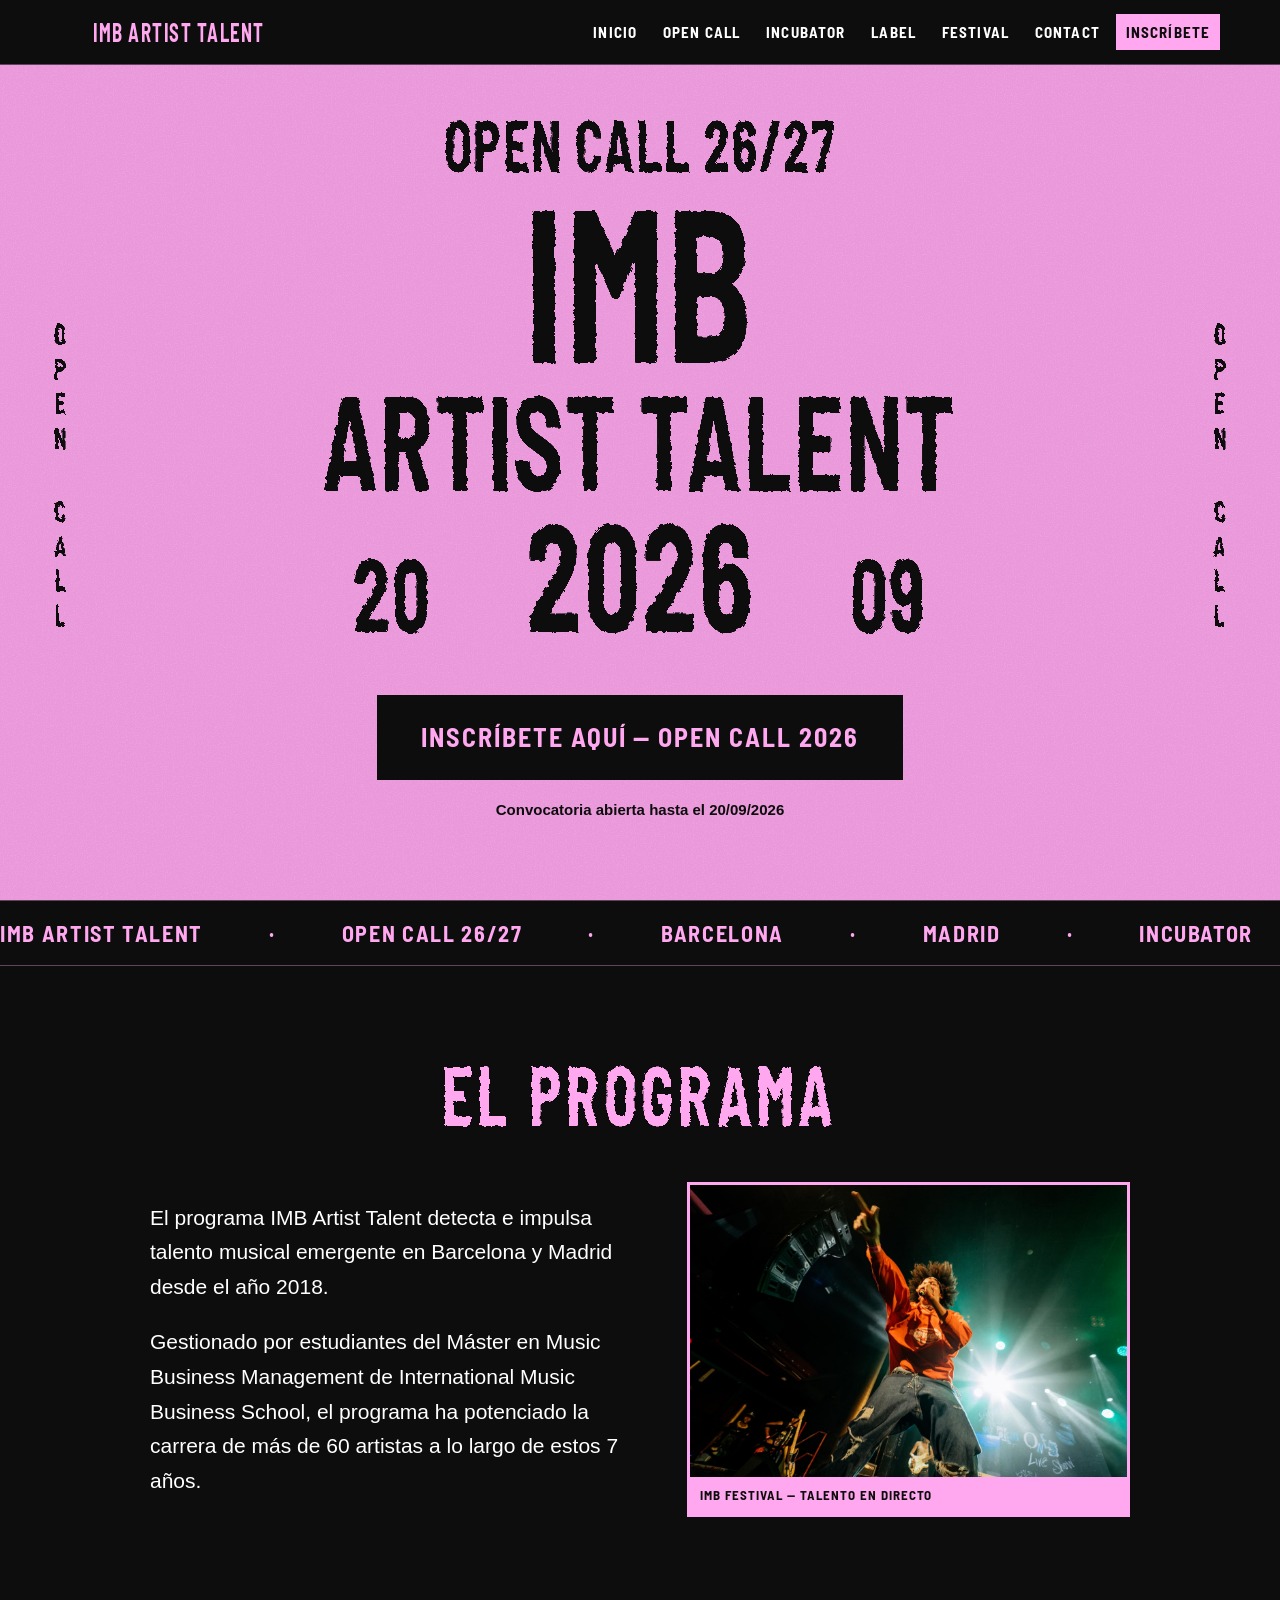
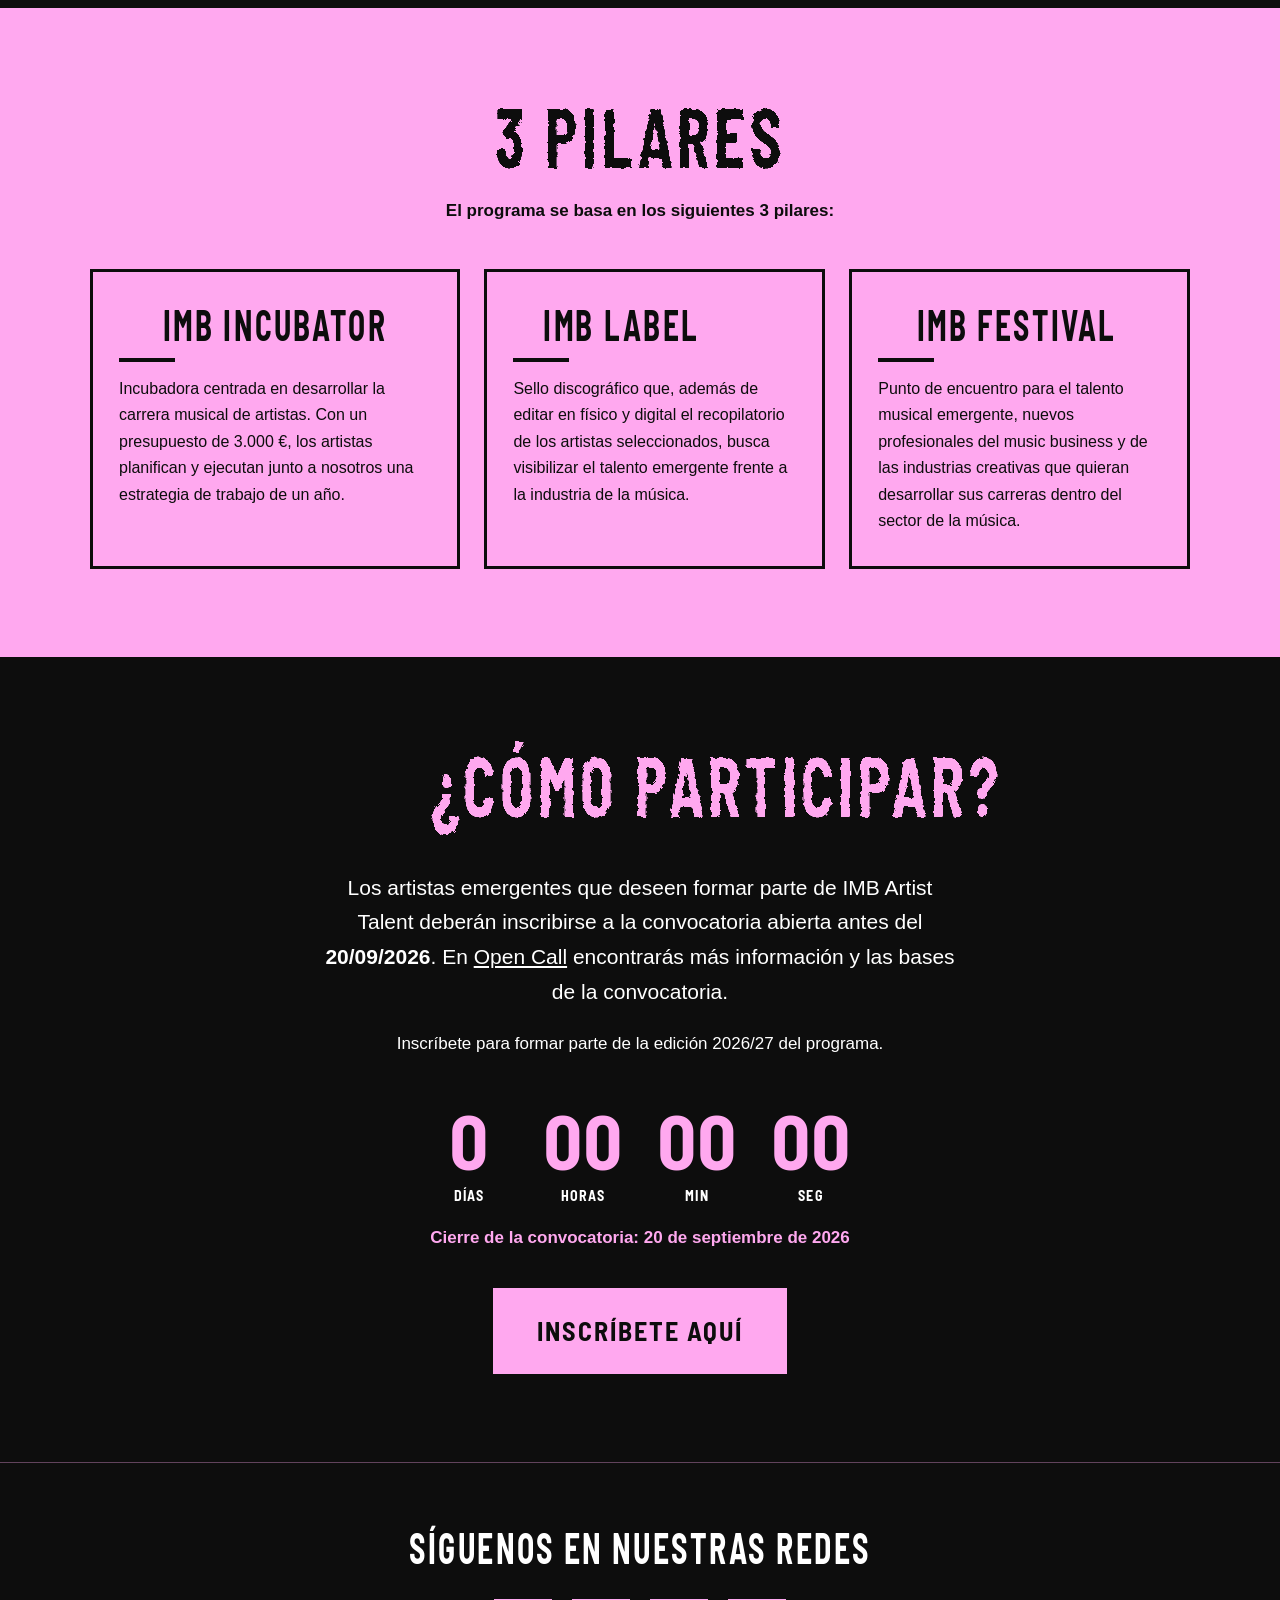
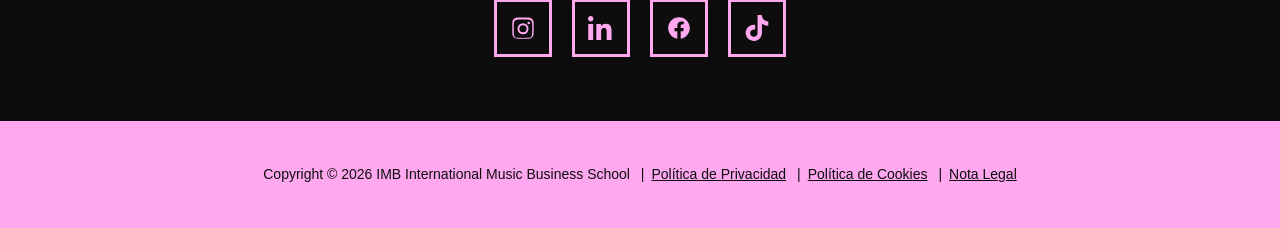
==== imb-artisttalent/index.html @ d7b7705d "IMB Artist Talent: propuesta rediseño home Open Call 26/27 Co-Authored-By: Claude Fable 5 <noreply@a" ====
<!DOCTYPE html>
<html lang="es">
<head>
<meta charset="utf-8">
<meta name="viewport" content="width=device-width, initial-scale=1">
<title>IMB Artist Talent — Open Call 26/27</title>
<style>
@font-face{
  font-family:'Barlow Semi Condensed';
  src:url([data-uri]) format('truetype');
  font-weight:700;font-style:normal;font-display:swap;
}
:root{
  --rosa:#ffa8ef;
  --negro:#0d0d0d;
  --blanco:#ffffff;
  --rosa-dim:rgba(255,168,239,.35);
  --track:.075em;
}
html{scroll-behavior:smooth}
body{margin:0;background:var(--negro);color:var(--blanco);
  font-family:'Helvetica Neue',Helvetica,Arial,sans-serif;
  font-size:17px;line-height:1.65;-webkit-font-smoothing:antialiased}
*{box-sizing:border-box}
a{color:inherit}
img{max-width:100%;display:block}

/* ---------- display type: Barlow SemiCond Bold, 70% horizontal, tracking 75, uppercase ---------- */
.dsp{font-family:'Barlow Semi Condensed',Arial,sans-serif;font-weight:700;
  text-transform:uppercase;letter-spacing:var(--track);line-height:.92;margin:0}
.cond{display:inline-block;transform:scaleX(.72);transform-origin:center}
.stamp{filter:url(#stamp)}

/* ---------- header ---------- */
header{position:fixed;top:0;left:0;right:0;z-index:50;background:var(--negro);
  border-bottom:1px solid var(--rosa-dim)}
.nav{max-width:1200px;margin:0 auto;padding:0 20px;height:64px;
  display:flex;align-items:center;justify-content:space-between;gap:16px}
.brand{font-size:26px;color:var(--rosa);text-decoration:none;white-space:nowrap}
nav ul{list-style:none;display:flex;gap:6px;margin:0;padding:0;flex-wrap:wrap;justify-content:flex-end}
nav a{font-family:'Barlow Semi Condensed',Arial,sans-serif;font-weight:700;text-transform:uppercase;
  letter-spacing:var(--track);font-size:15px;text-decoration:none;color:var(--blanco);
  padding:6px 10px;display:inline-block}
nav a:hover,nav a:focus-visible{color:var(--negro);background:var(--rosa);outline:none}
nav a.cta{background:var(--rosa);color:var(--negro)}
nav a.cta:hover{background:var(--blanco)}

/* ---------- hero cartel ---------- */
.hero{background:var(--rosa);color:var(--negro);min-height:100svh;
  display:grid;grid-template-columns:auto 1fr auto;align-items:center;
  padding:104px 4vw 56px;position:relative;overflow:hidden}
.hero-noise{position:absolute;inset:0;pointer-events:none;opacity:.5;mix-blend-mode:multiply}
.hero-stack{text-align:center;position:relative;z-index:2}
.hero-stack .l1{font-size:clamp(28px,6vw,72px)}
.hero-stack .l2{font-size:clamp(64px,17vw,220px)}
.hero-stack .l3{font-size:clamp(40px,10.5vw,136px)}
.hero-stack .l4{font-size:clamp(34px,8vw,104px);display:flex;align-items:baseline;justify-content:center;gap:.35em}
.hero-stack .l4 .yr{font-size:1.5em}
.side{display:flex;flex-direction:column;gap:.1em;align-items:center;
  font-family:'Barlow Semi Condensed',Arial,sans-serif;font-weight:700;
  font-size:clamp(16px,2.4vw,30px);line-height:1.05;z-index:2}
.side span{display:block;transform:scaleX(.72)}
.side .gap{height:1.2em}
.hero-cta{margin-top:6vh;position:relative;z-index:2;text-align:center}
.btn{display:inline-block;font-family:'Barlow Semi Condensed',Arial,sans-serif;font-weight:700;
  text-transform:uppercase;letter-spacing:var(--track);text-decoration:none;
  font-size:clamp(18px,2.4vw,26px);padding:.7em 1.6em;border:3px solid var(--negro);
  background:var(--negro);color:var(--rosa)}
.btn:hover,.btn:focus-visible{background:transparent;color:var(--negro);outline:none}
.btn.inv{background:var(--rosa);color:var(--negro);border-color:var(--rosa)}
.btn.inv:hover,.btn.inv:focus-visible{background:transparent;color:var(--rosa)}
.hero-date{margin-top:18px;font-size:15px;font-weight:bold}

/* ---------- marquee ---------- */
.marquee{background:var(--negro);color:var(--rosa);overflow:hidden;
  border-top:1px solid var(--rosa-dim);border-bottom:1px solid var(--rosa-dim);padding:14px 0}
.marquee-track{display:flex;gap:3em;white-space:nowrap;width:max-content;
  animation:mq 28s linear infinite;
  font-family:'Barlow Semi Condensed',Arial,sans-serif;font-weight:700;
  text-transform:uppercase;letter-spacing:var(--track);font-size:22px}
@keyframes mq{to{transform:translateX(-50%)}}
@media (prefers-reduced-motion:reduce){.marquee-track{animation:none}}

/* ---------- sections ---------- */
section{padding:88px 20px}
.wrap{max-width:980px;margin:0 auto}
.narrow{max-width:640px;margin:0 auto}
h2.dsp{color:var(--rosa);font-size:clamp(40px,7vw,84px);text-align:center;margin-bottom:48px;text-wrap:balance}
.lead{font-size:clamp(18px,2.2vw,21px)}
.about-grid{display:grid;grid-template-columns:1.05fr .95fr;gap:48px;align-items:center}
.about-grid figure{margin:0;border:3px solid var(--rosa);position:relative}
.about-grid figcaption{font-size:13px;padding:8px 10px;background:var(--rosa);color:var(--negro);
  font-family:'Barlow Semi Condensed',Arial,sans-serif;font-weight:700;text-transform:uppercase;letter-spacing:var(--track)}

/* ---------- pilares ---------- */
.pilares{background:var(--rosa);color:var(--negro)}
.pilares h2.dsp{color:var(--negro)}
.pilares .intro{text-align:center;font-weight:bold;margin:-24px auto 44px;max-width:640px}
.cards{display:grid;grid-template-columns:repeat(3,1fr);gap:24px;max-width:1100px;margin:0 auto}
.card{border:3px solid var(--negro);padding:32px 26px;display:flex;flex-direction:column;gap:14px;background:var(--rosa)}
.card h3{margin:0;font-size:clamp(30px,3.4vw,44px);color:var(--negro)}
.card .rule{height:4px;background:var(--negro);width:56px}
.card p{margin:0;font-size:16px}

/* ---------- participar ---------- */
.participar{text-align:center}
.count{display:flex;justify-content:center;gap:clamp(10px,3vw,28px);margin:44px 0 10px;
  font-variant-numeric:tabular-nums}
.count div{min-width:86px}
.count b{display:block;font-family:'Barlow Semi Condensed',Arial,sans-serif;font-weight:700;
  font-size:clamp(44px,7vw,76px);line-height:1;color:var(--rosa)}
.count small{display:block;margin-top:6px;text-transform:uppercase;letter-spacing:var(--track);
  font-family:'Barlow Semi Condensed',Arial,sans-serif;font-weight:700;font-size:14px;color:var(--blanco)}
.deadline{color:var(--rosa);font-weight:bold;margin-bottom:36px}

/* ---------- social ---------- */
.social{background:var(--negro);border-top:1px solid var(--rosa-dim);text-align:center;padding:64px 20px}
.social h2{font-size:clamp(28px,4vw,44px);color:var(--blanco);margin-bottom:32px}
.social-row{display:flex;justify-content:center;gap:20px;flex-wrap:wrap}
.social-row a{width:58px;height:58px;border:3px solid var(--rosa);display:flex;align-items:center;justify-content:center}
.social-row a:hover,.social-row a:focus-visible{background:var(--rosa);outline:none}
.social-row a:hover svg,.social-row a:focus-visible svg{fill:var(--negro)}
.social-row svg{width:26px;height:26px;fill:var(--rosa)}

/* ---------- footer ---------- */
footer{background:var(--rosa);color:var(--negro);padding:28px 20px;text-align:center;font-size:14px}
footer a{color:var(--negro)}
footer .sep{margin:0 .5em}

@media (max-width:820px){
  .about-grid{grid-template-columns:1fr}
  .cards{grid-template-columns:1fr;max-width:520px}
  .side{display:none}
  .hero{grid-template-columns:1fr}
  nav a{font-size:13px;padding:5px 7px}
}
</style>
</head>
<body>


<svg width="0" height="0" style="position:absolute" aria-hidden="true">
  <filter id="stamp" x="-5%" y="-5%" width="110%" height="110%">
    <feTurbulence type="fractalNoise" baseFrequency="0.18" numOctaves="3" seed="7" result="n"/>
    <feDisplacementMap in="SourceGraphic" in2="n" scale="4"/>
    <feComponentTransfer><feFuncA type="discrete" tableValues="0 0 .6 1 1"/></feComponentTransfer>
  </filter>
</svg>

<header>
  <div class="nav">
    <a class="brand dsp" href="https://imbartistalent.com/"><span class="cond">IMB&nbsp;Artist&nbsp;Talent</span></a>
    <nav aria-label="Principal">
      <ul>
        <li><a href="https://imbartistalent.com/">Inicio</a></li>
        <li><a href="https://imbartistalent.com/opencall/">Open Call</a></li>
        <li><a href="https://imbartistalent.com/incubator/">Incubator</a></li>
        <li><a href="https://imbartistalent.com/label/">Label</a></li>
        <li><a href="https://imbartistalent.com/festival/">Festival</a></li>
        <li><a href="https://imbartistalent.com/contact/">Contact</a></li>
        <li><a class="cta" href="https://imbartistalent.com/opencall/">Inscríbete</a></li>
      </ul>
    </nav>
  </div>
</header>

<div class="hero">
  <svg class="hero-noise" aria-hidden="true" width="100%" height="100%">
    <filter id="paper"><feTurbulence type="fractalNoise" baseFrequency="0.9" numOctaves="2" seed="3"/>
    <feColorMatrix values="0 0 0 0 0  0 0 0 0 0  0 0 0 0 0  0.6 0.6 0.6 0 0"/></filter>
    <rect width="100%" height="100%" filter="url(#paper)" opacity=".18"/>
  </svg>
  <div class="side stamp" aria-hidden="true">
    <span>O</span><span>P</span><span>E</span><span>N</span><span class="gap"></span><span>C</span><span>A</span><span>L</span><span>L</span>
  </div>
  <div>
    <h1 class="hero-stack dsp stamp">
      <span class="cond l1" style="display:block">Open Call 26/27</span>
      <span class="cond l2" style="display:block">IMB</span>
      <span class="cond l3" style="display:block">Artist&nbsp;Talent</span>
      <span class="l4"><span class="cond">20</span><span class="cond yr">2026</span><span class="cond">09</span></span>
    </h1>
    <div class="hero-cta">
      <a class="btn" href="https://imbartistalent.com/opencall/">Inscríbete aquí — Open Call 2026</a>
      <p class="hero-date">Convocatoria abierta hasta el 20/09/2026</p>
    </div>
  </div>
  <div class="side stamp" aria-hidden="true">
    <span>O</span><span>P</span><span>E</span><span>N</span><span class="gap"></span><span>C</span><span>A</span><span>L</span><span>L</span>
  </div>
</div>

<div class="marquee" aria-hidden="true">
  <div class="marquee-track">
    <span>IMB Artist Talent</span><span>·</span><span>Open Call 26/27</span><span>·</span><span>Barcelona</span><span>·</span><span>Madrid</span><span>·</span><span>Incubator</span><span>·</span><span>Label</span><span>·</span><span>Festival</span><span>·</span>
    <span>IMB Artist Talent</span><span>·</span><span>Open Call 26/27</span><span>·</span><span>Barcelona</span><span>·</span><span>Madrid</span><span>·</span><span>Incubator</span><span>·</span><span>Label</span><span>·</span><span>Festival</span><span>·</span>
  </div>
</div>

<section id="about">
  <div class="wrap">
    <h2 class="dsp stamp"><span class="cond">El&nbsp;programa</span></h2>
    <div class="about-grid">
      <div class="lead">
        <p>El programa IMB Artist Talent detecta e impulsa talento musical emergente en Barcelona y Madrid desde el año 2018.</p>
        <p>Gestionado por estudiantes del Máster en Music Business Management de International Music Business School, el programa ha potenciado la carrera de más de 60 artistas a lo largo de estos 7 años.</p>
      </div>
      <figure>
        <img src="[data-uri]" alt="Artista en directo en el IMB Festival" loading="lazy">
        <figcaption>IMB Festival — talento en directo</figcaption>
      </figure>
    </div>
  </div>
</section>

<section class="pilares">
  <h2 class="dsp stamp"><span class="cond">3&nbsp;pilares</span></h2>
  <p class="intro">El programa se basa en los siguientes 3 pilares:</p>
  <div class="cards">
    <article class="card">
      <h3 class="dsp"><span class="cond">IMB&nbsp;Incubator</span></h3>
      <div class="rule"></div>
      <p>Incubadora centrada en desarrollar la carrera musical de artistas. Con un presupuesto de 3.000 €, los artistas planifican y ejecutan junto a nosotros una estrategia de trabajo de un año.</p>
    </article>
    <article class="card">
      <h3 class="dsp"><span class="cond">IMB&nbsp;Label</span></h3>
      <div class="rule"></div>
      <p>Sello discográfico que, además de editar en físico y digital el recopilatorio de los artistas seleccionados, busca visibilizar el talento emergente frente a la industria de la música.</p>
    </article>
    <article class="card">
      <h3 class="dsp"><span class="cond">IMB&nbsp;Festival</span></h3>
      <div class="rule"></div>
      <p>Punto de encuentro para el talento musical emergente, nuevos profesionales del music business y de las industrias creativas que quieran desarrollar sus carreras dentro del sector de la música.</p>
    </article>
  </div>
</section>

<section class="participar" id="participar">
  <div class="narrow">
    <h2 class="dsp stamp"><span class="cond">¿Cómo&nbsp;participar?</span></h2>
    <p class="lead">Los artistas emergentes que deseen formar parte de IMB Artist Talent deberán inscribirse a la convocatoria abierta antes del <strong>20/09/2026</strong>. En <a href="https://imbartistalent.com/opencall/">Open Call</a> encontrarás más información y las bases de la convocatoria.</p>
    <p>Inscríbete para formar parte de la edición 2026/27 del programa.</p>
    <div class="count" id="count" role="timer" aria-label="Cuenta atrás hasta el cierre de la convocatoria">
      <div><b id="cd">—</b><small>días</small></div>
      <div><b id="ch">—</b><small>horas</small></div>
      <div><b id="cm">—</b><small>min</small></div>
      <div><b id="cs">—</b><small>seg</small></div>
    </div>
    <p class="deadline">Cierre de la convocatoria: 20 de septiembre de 2026</p>
    <a class="btn inv" href="https://imbartistalent.com/opencall/">Inscríbete aquí</a>
  </div>
</section>

<div class="social">
  <h2 class="dsp"><span class="cond">Síguenos&nbsp;en&nbsp;nuestras&nbsp;redes</span></h2>
  <div class="social-row">
    <a href="https://www.instagram.com/imbfestival/" target="_blank" rel="noopener" aria-label="Instagram">
      <svg viewBox="0 0 24 24"><path d="M12 2.2c3.2 0 3.6 0 4.9.1 1.2.1 1.8.2 2.2.4.6.2 1 .5 1.4.9.4.4.7.8.9 1.4.2.4.4 1 .4 2.2.1 1.3.1 1.7.1 4.9s0 3.6-.1 4.9c-.1 1.2-.2 1.8-.4 2.2-.2.6-.5 1-.9 1.4-.4.4-.8.7-1.4.9-.4.2-1 .4-2.2.4-1.3.1-1.7.1-4.9.1s-3.6 0-4.9-.1c-1.2-.1-1.8-.2-2.2-.4-.6-.2-1-.5-1.4-.9-.4-.4-.7-.8-.9-1.4-.2-.4-.4-1-.4-2.2-.1-1.3-.1-1.7-.1-4.9s0-3.6.1-4.9c.1-1.2.2-1.8.4-2.2.2-.6.5-1 .9-1.4.4-.4.8-.7 1.4-.9.4-.2 1-.4 2.2-.4 1.3-.1 1.7-.1 4.9-.1zm0 2c-3.1 0-3.5 0-4.8.1-1.1.1-1.4.2-1.7.3-.4.2-.7.3-1 .6-.3.3-.5.6-.6 1-.1.3-.3.6-.3 1.7-.1 1.3-.1 1.6-.1 4.8s0 3.5.1 4.8c.1 1.1.2 1.4.3 1.7.2.4.3.7.6 1 .3.3.6.5 1 .6.3.1.6.3 1.7.3 1.3.1 1.6.1 4.8.1s3.5 0 4.8-.1c1.1-.1 1.4-.2 1.7-.3.4-.2.7-.3 1-.6.3-.3.5-.6.6-1 .1-.3.3-.6.3-1.7.1-1.3.1-1.6.1-4.8s0-3.5-.1-4.8c-.1-1.1-.2-1.4-.3-1.7-.2-.4-.3-.7-.6-1-.3-.3-.6-.5-1-.6-.3-.1-.6-.3-1.7-.3-1.3-.1-1.6-.1-4.8-.1zm0 3.4a5.1 5.1 0 1 1 0 10.2 5.1 5.1 0 0 1 0-10.2zm0 8.4a3.3 3.3 0 1 0 0-6.6 3.3 3.3 0 0 0 0 6.6zm6.5-8.6a1.2 1.2 0 1 1-2.4 0 1.2 1.2 0 0 1 2.4 0z"/></svg>
    </a>
    <a href="https://www.linkedin.com/company/imbartistalent/" target="_blank" rel="noopener" aria-label="LinkedIn">
      <svg viewBox="0 0 24 24"><path d="M4.98 3.5C4.98 4.88 3.87 6 2.5 6S0 4.88 0 3.5 1.12 1 2.5 1s2.48 1.12 2.48 2.5zM.24 8.31h4.52V23H.24V8.31zm7.44 0h4.33v2h.06c.6-1.14 2.07-2.34 4.27-2.34 4.57 0 5.41 3 5.41 6.91V23h-4.51v-7.13c0-1.7-.03-3.88-2.37-3.88-2.37 0-2.73 1.85-2.73 3.76V23H7.68V8.31z"/></svg>
    </a>
    <a href="https://www.facebook.com/imbfestival" target="_blank" rel="noopener" aria-label="Facebook">
      <svg viewBox="0 0 24 24"><path d="M22 12.06C22 6.5 17.52 2 12 2S2 6.5 2 12.06c0 5.02 3.66 9.18 8.44 9.94v-7.03H7.9v-2.91h2.54V9.85c0-2.52 1.49-3.91 3.77-3.91 1.09 0 2.24.2 2.24.2v2.47H15.2c-1.24 0-1.63.78-1.63 1.57v1.88h2.78l-.44 2.91h-2.34V22c4.78-.76 8.43-4.92 8.43-9.94z"/></svg>
    </a>
    <a href="https://www.tiktok.com/@imbfestival" target="_blank" rel="noopener" aria-label="TikTok">
      <svg viewBox="0 0 24 24"><path d="M12.53.02C13.84 0 15.14.01 16.44 0c.08 1.53.63 3.09 1.75 4.17 1.12 1.11 2.7 1.62 4.24 1.79v4.03c-1.44-.05-2.89-.35-4.2-.97-.57-.26-1.1-.59-1.62-.93-.01 2.92.01 5.84-.02 8.75-.08 1.4-.54 2.79-1.35 3.94-1.31 1.92-3.58 3.17-5.91 3.21-1.43.08-2.86-.31-4.08-1.03-2.02-1.19-3.44-3.37-3.65-5.71-.02-.5-.03-1-.01-1.49.18-1.9 1.12-3.72 2.58-4.96 1.66-1.44 3.98-2.13 6.15-1.72.02 1.48-.04 2.96-.04 4.44-.99-.32-2.15-.23-3.02.37-.63.41-1.11 1.04-1.36 1.75-.21.51-.15 1.07-.14 1.61.24 1.64 1.82 3.02 3.5 2.87 1.12-.01 2.19-.66 2.77-1.61.19-.33.4-.67.41-1.06.1-1.79.06-3.57.07-5.36.01-4.03-.01-8.05.02-12.07z"/></svg>
    </a>
  </div>
</div>

<footer>
  <p>Copyright © 2026 IMB International Music Business School
    <span class="sep">|</span><a href="https://imbartistalent.com/politica-de-privacidad/">Política de Privacidad</a>
    <span class="sep">|</span><a href="https://imbartistalent.com/politica-de-cookies/">Política de Cookies</a>
    <span class="sep">|</span><a href="https://imbartistalent.com/nota-legal/">Nota Legal</a>
  </p>
</footer>

<script>
(function(){
  var end = new Date('2026-09-20T23:59:59+02:00').getTime();
  var d=document.getElementById('cd'),h=document.getElementById('ch'),
      m=document.getElementById('cm'),s=document.getElementById('cs');
  function pad(n){return n<10?'0'+n:''+n}
  function tick(){
    var t = end - Date.now();
    if(t<0){t=0}
    d.textContent = Math.floor(t/864e5);
    h.textContent = pad(Math.floor(t%864e5/36e5));
    m.textContent = pad(Math.floor(t%36e5/6e4));
    s.textContent = pad(Math.floor(t%6e4/1e3));
  }
  tick(); setInterval(tick,1000);
})();
</script>

</body>
</html>
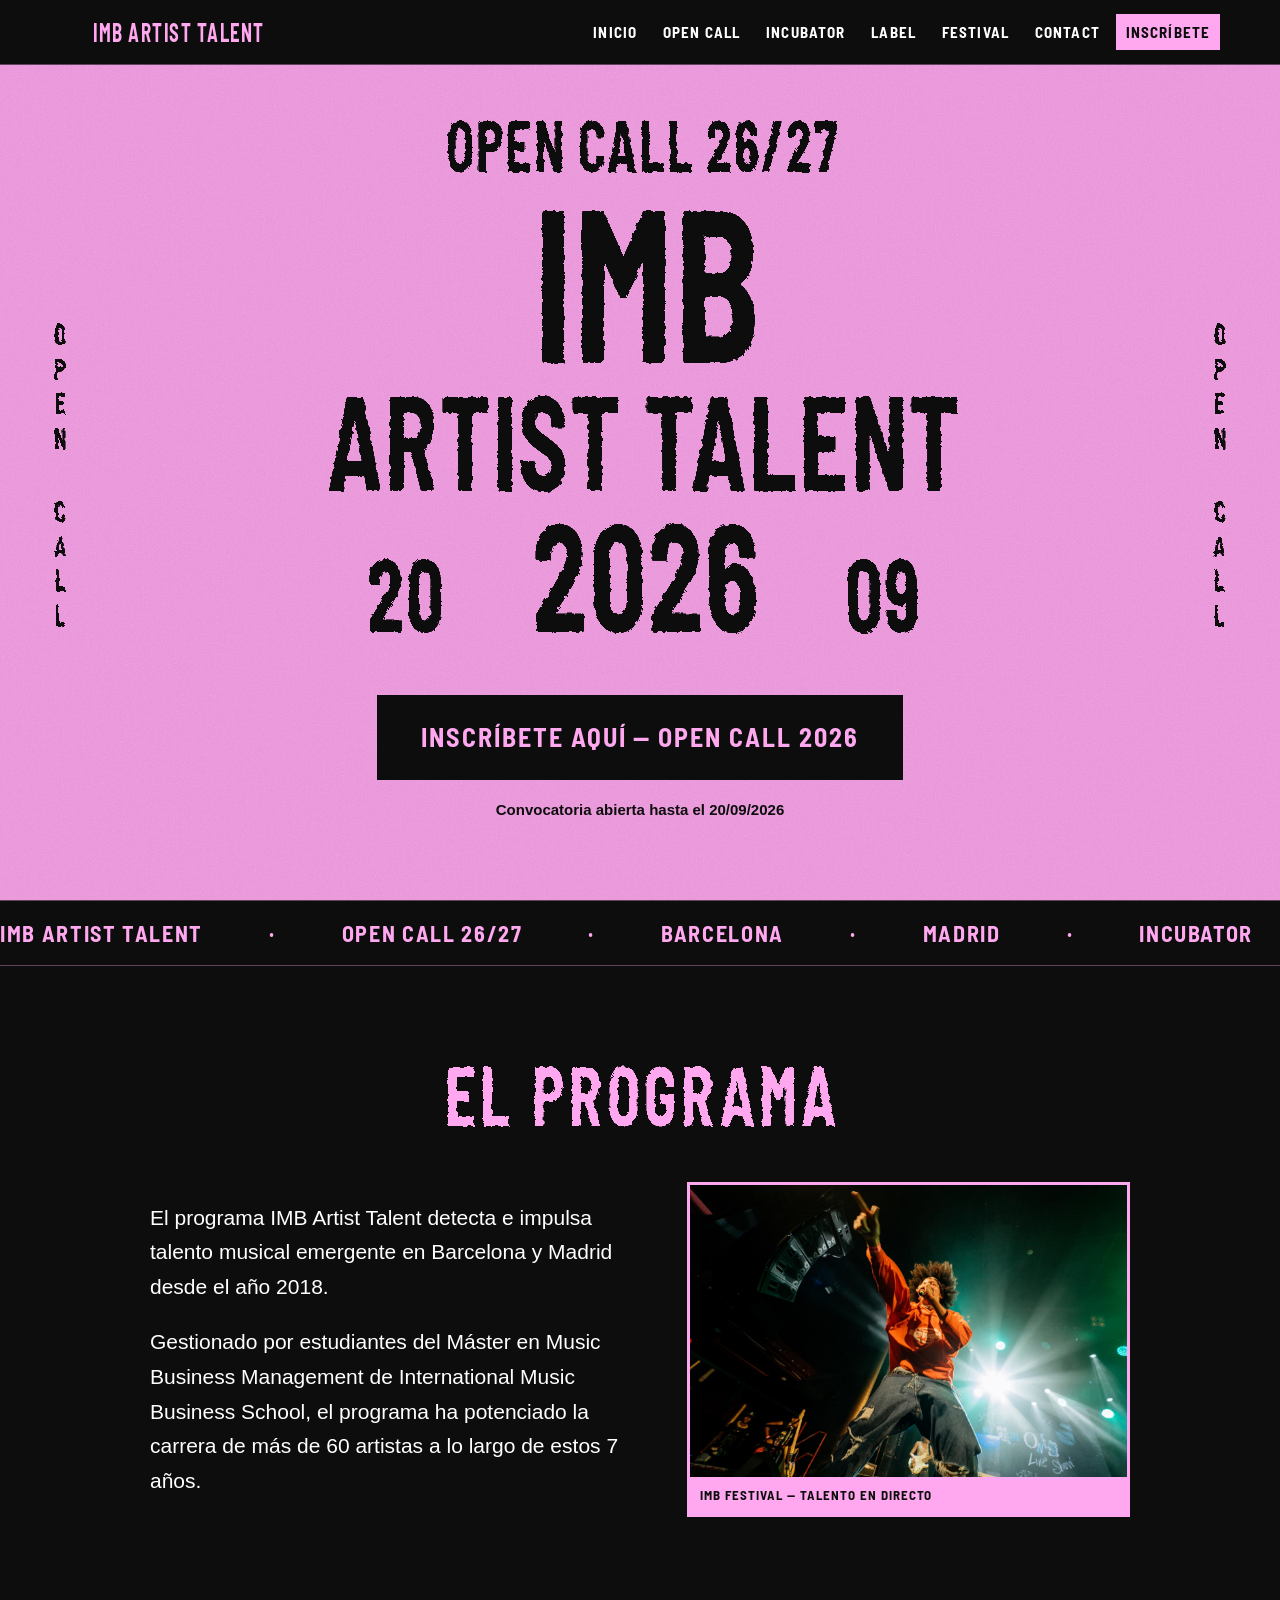
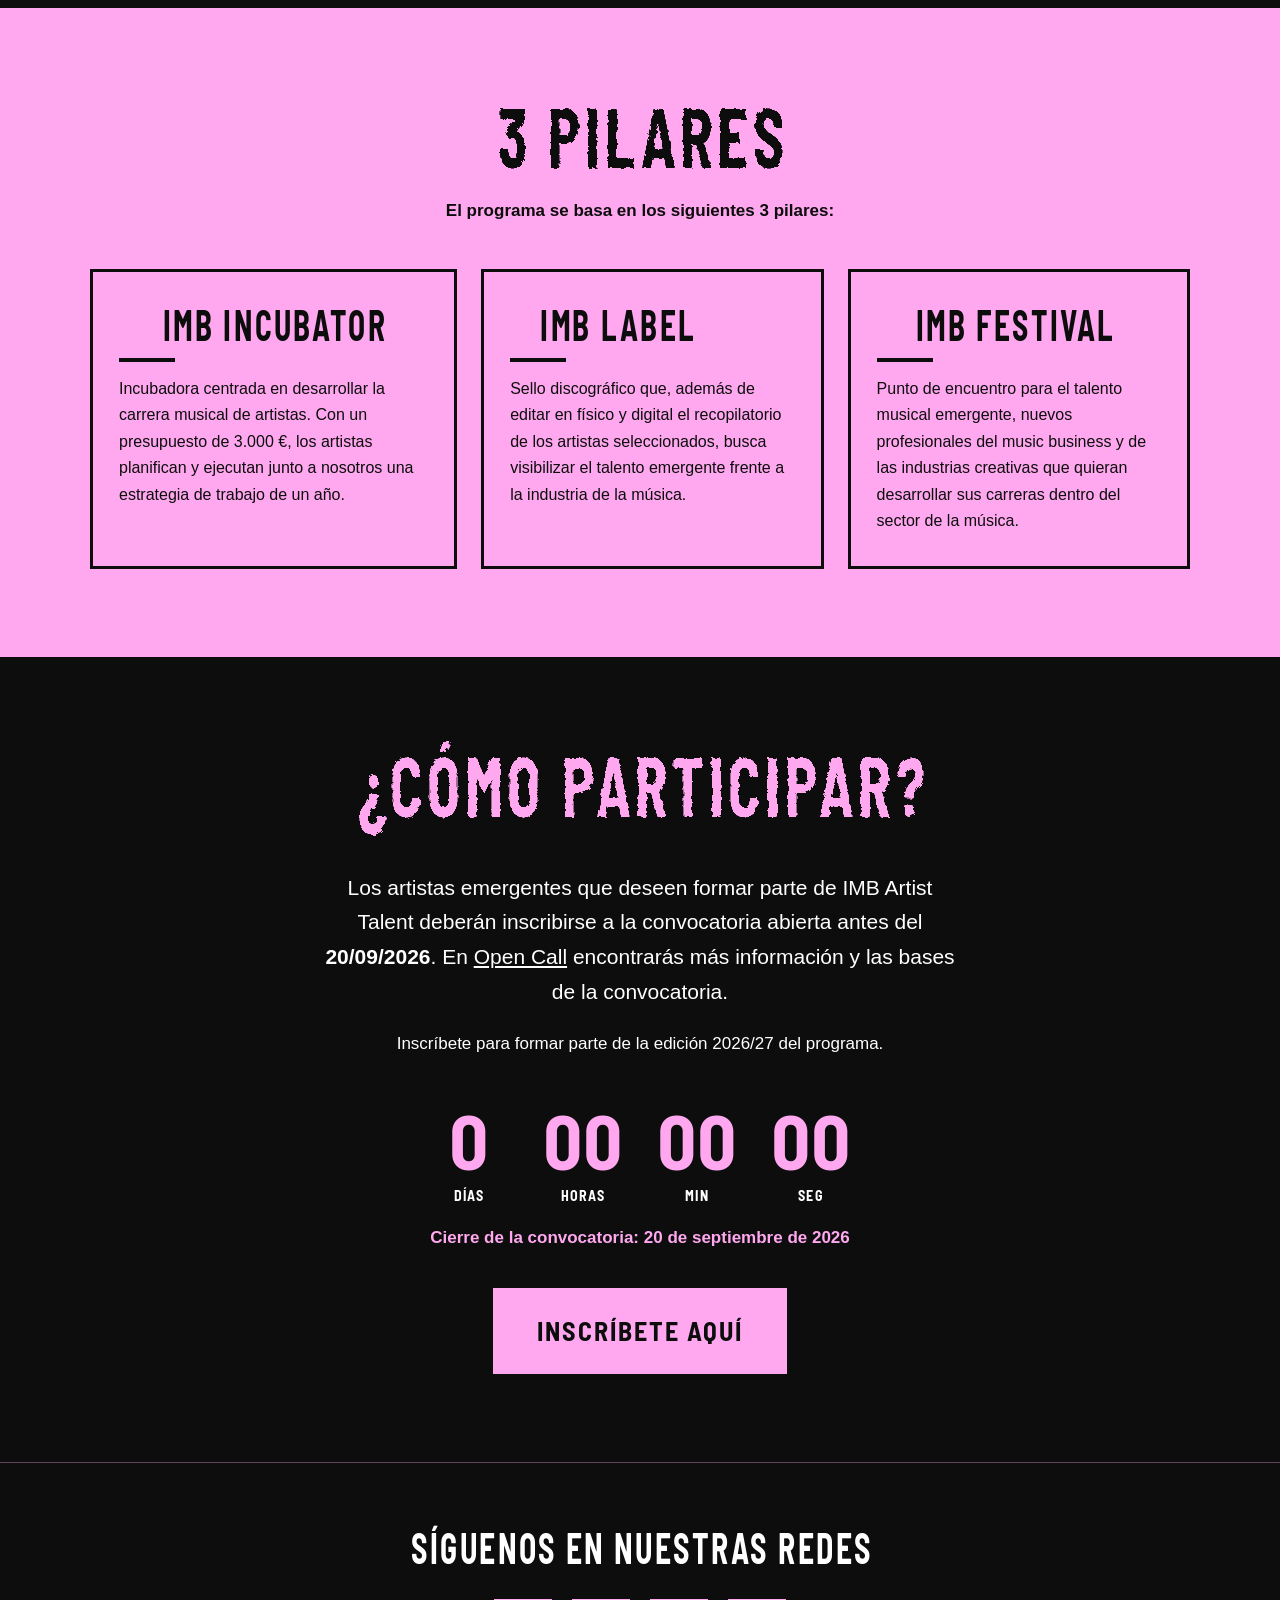
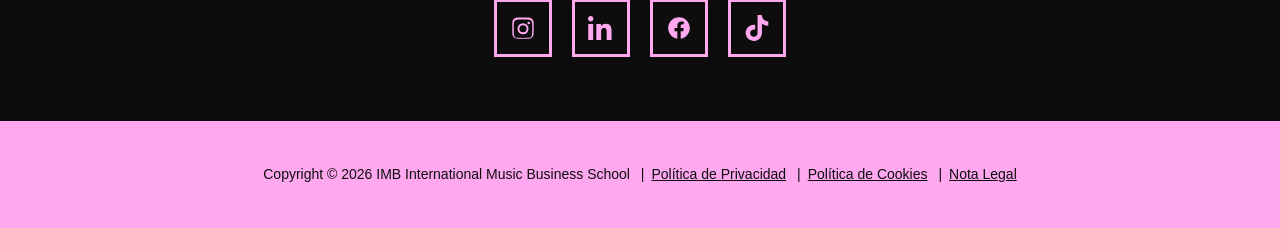
==== commit 90857fac: "IMB redesign: centrado real de titulos condensados + header movil - .cond compensa el espacio final " ====
--- a/imb-artisttalent/index.html
+++ b/imb-artisttalent/index.html
@@ -28,7 +28,7 @@
 /* ---------- display type: Barlow SemiCond Bold, 70% horizontal, tracking 75, uppercase ---------- */
 .dsp{font-family:'Barlow Semi Condensed',Arial,sans-serif;font-weight:700;
   text-transform:uppercase;letter-spacing:var(--track);line-height:.92;margin:0}
-.cond{display:inline-block;transform:scaleX(.72);transform-origin:center}
+.cond{display:inline-block;transform:scaleX(.72);transform-origin:center;margin-right:calc(-1*var(--track))}
 .stamp{filter:url(#stamp)}
 
 /* ---------- header ---------- */
@@ -85,7 +85,7 @@
 section{padding:88px 20px}
 .wrap{max-width:980px;margin:0 auto}
 .narrow{max-width:640px;margin:0 auto}
-h2.dsp{color:var(--rosa);font-size:clamp(40px,7vw,84px);text-align:center;margin-bottom:48px;text-wrap:balance}
+h2.dsp{color:var(--rosa);font-size:clamp(40px,7vw,84px);display:flex;justify-content:center;margin-bottom:48px}
 .lead{font-size:clamp(18px,2.2vw,21px)}
 .about-grid{display:grid;grid-template-columns:1.05fr .95fr;gap:48px;align-items:center}
 .about-grid figure{margin:0;border:3px solid var(--rosa);position:relative}
@@ -131,8 +131,11 @@
   .about-grid{grid-template-columns:1fr}
   .cards{grid-template-columns:1fr;max-width:520px}
   .side{display:none}
-  .hero{grid-template-columns:1fr}
+  .hero{grid-template-columns:1fr;padding-top:40px}
   nav a{font-size:13px;padding:5px 7px}
+  header{position:static}
+  .nav{height:auto;flex-wrap:wrap;padding:12px 16px;row-gap:4px}
+  nav ul{justify-content:flex-start}
 }
 </style>
 </head>
